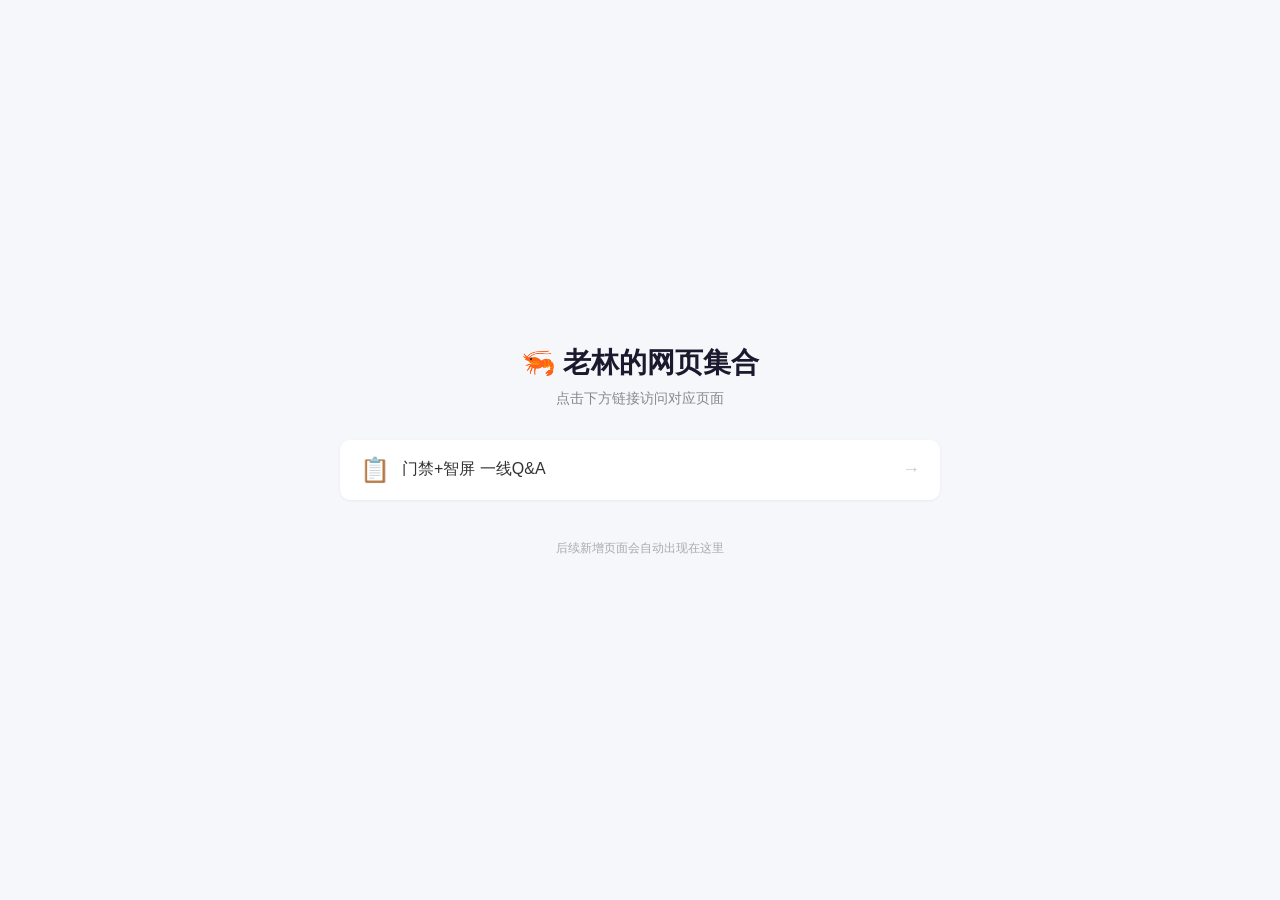
==== index.html @ 3d4f99f8 "Deploy QA page for access control and smart screen" ====
<!DOCTYPE html>
<html lang="zh-CN">
<head>
<meta charset="UTF-8">
<meta name="viewport" content="width=device-width, initial-scale=1.0">
<title>老林的网页集合</title>
<style>
* { margin: 0; padding: 0; box-sizing: border-box; }
body {
  font-family: -apple-system, BlinkMacSystemFont, "Segoe UI", Roboto, "Helvetica Neue", Arial, sans-serif;
  background: #f5f7fa;
  color: #333;
  min-height: 100vh;
  display: flex;
  align-items: center;
  justify-content: center;
}
.container {
  max-width: 640px;
  width: 90%;
  padding: 40px 20px;
}
h1 {
  font-size: 28px;
  text-align: center;
  margin-bottom: 8px;
  color: #1a1a2e;
}
.subtitle {
  text-align: center;
  color: #888;
  font-size: 14px;
  margin-bottom: 32px;
}
.page-list {
  list-style: none;
}
.page-list li {
  margin-bottom: 12px;
}
.page-list a {
  display: flex;
  align-items: center;
  padding: 16px 20px;
  background: #fff;
  border-radius: 10px;
  text-decoration: none;
  color: #333;
  font-size: 16px;
  transition: all 0.2s;
  box-shadow: 0 1px 3px rgba(0,0,0,0.06);
}
.page-list a:hover {
  transform: translateY(-2px);
  box-shadow: 0 4px 12px rgba(0,0,0,0.1);
}
.page-list .icon {
  font-size: 24px;
  margin-right: 12px;
}
.page-list .arrow {
  margin-left: auto;
  color: #ccc;
  font-size: 18px;
}
.footer {
  text-align: center;
  margin-top: 40px;
  color: #aaa;
  font-size: 12px;
}
</style>
</head>
<body>
<div class="container">
  <h1>🦐 老林的网页集合</h1>
  <p class="subtitle">点击下方链接访问对应页面</p>
  <ul class="page-list">
    <li>
      <a href="/qa/">
        <span class="icon">📋</span>
        <span>门禁+智屏 一线Q&A</span>
        <span class="arrow">→</span>
      </a>
    </li>
  </ul>
  <p class="footer">后续新增页面会自动出现在这里</p>
</div>
</body>
</html>
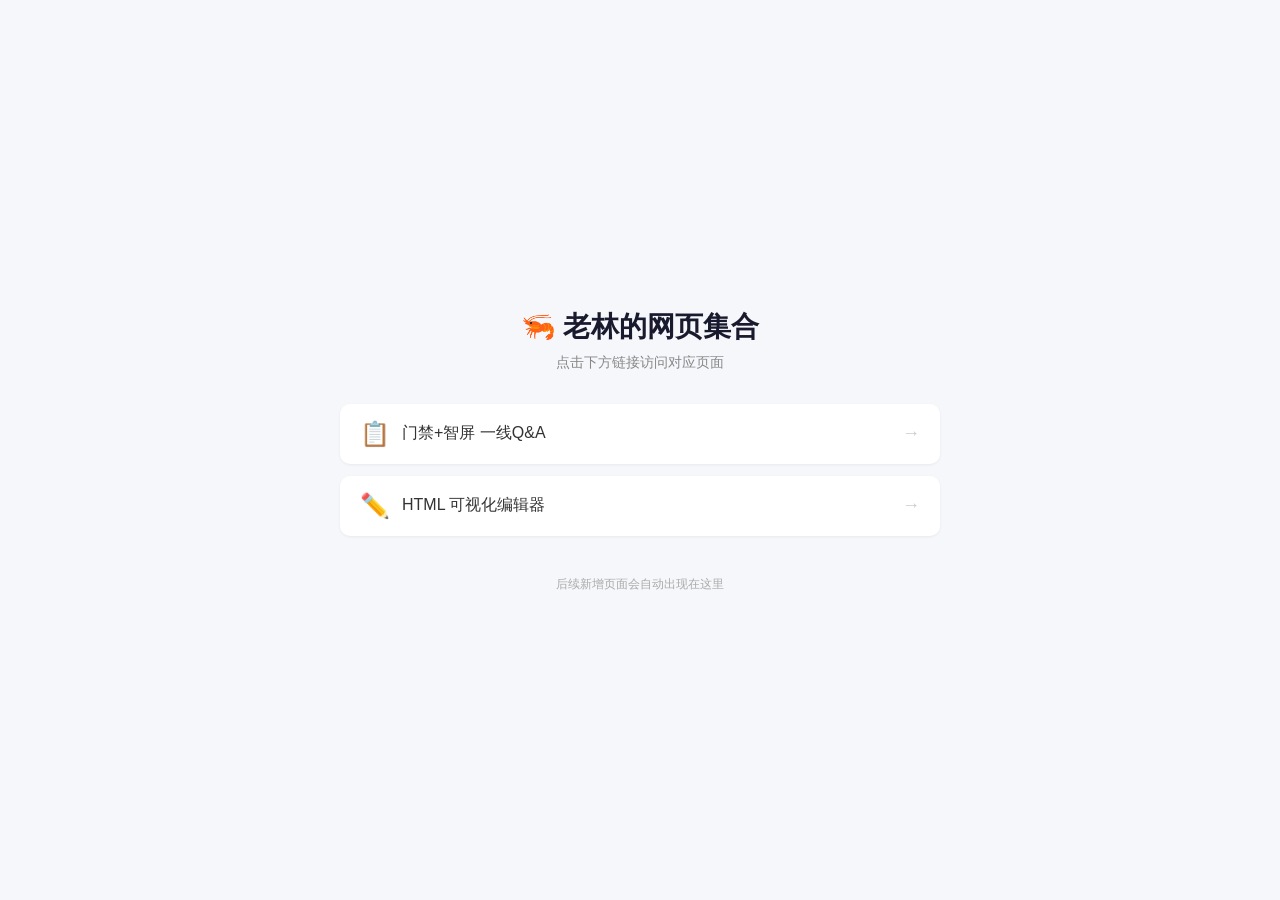
==== commit 7f5ab18a: "Add HTML editor page" ====
--- a/index.html
+++ b/index.html
@@ -83,6 +83,13 @@
         <span class="arrow">→</span>
       </a>
     </li>
+    <li>
+      <a href="/htmledit/">
+        <span class="icon">✏️</span>
+        <span>HTML 可视化编辑器</span>
+        <span class="arrow">→</span>
+      </a>
+    </li>
   </ul>
   <p class="footer">后续新增页面会自动出现在这里</p>
 </div>
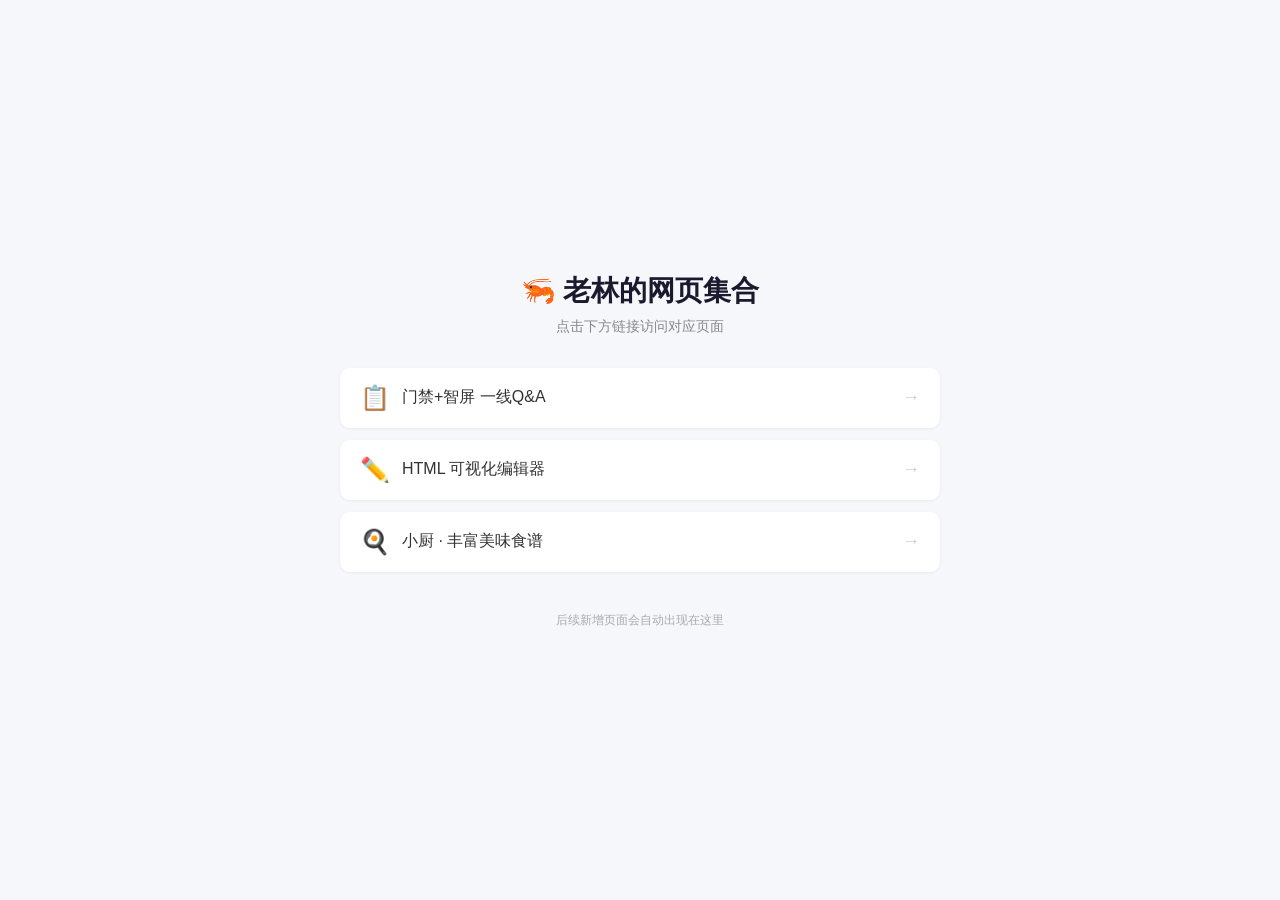
==== commit bae9241c: "Add xiaochu recipe page" ====
--- a/index.html
+++ b/index.html
@@ -90,6 +90,13 @@
         <span class="arrow">→</span>
       </a>
     </li>
+    <li>
+      <a href="/xiaochu/">
+        <span class="icon">🍳</span>
+        <span>小厨 · 丰富美味食谱</span>
+        <span class="arrow">→</span>
+      </a>
+    </li>
   </ul>
   <p class="footer">后续新增页面会自动出现在这里</p>
 </div>
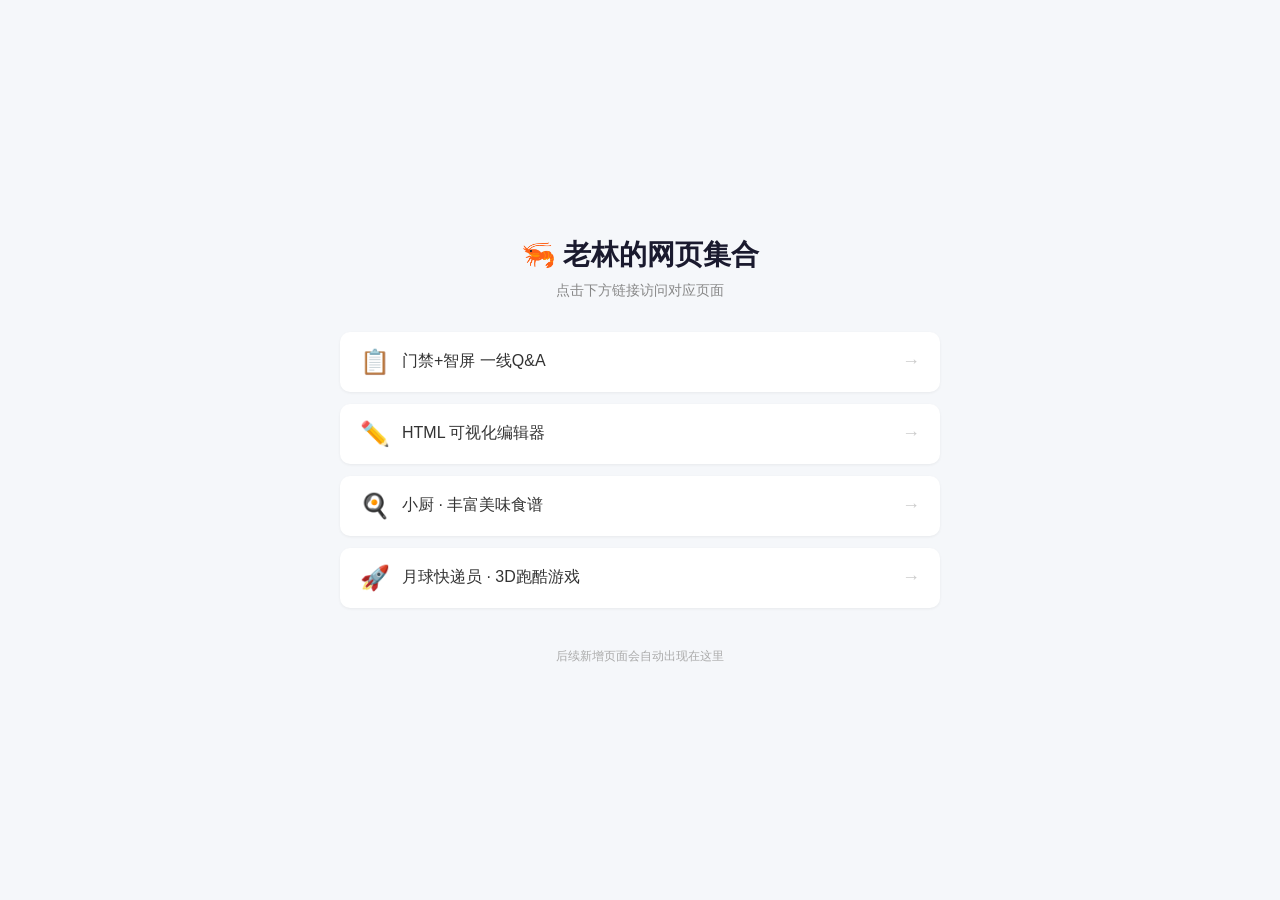
==== commit 502ac357: "Add moon courier 3D game" ====
--- a/index.html
+++ b/index.html
@@ -97,6 +97,13 @@
         <span class="arrow">→</span>
       </a>
     </li>
+    <li>
+      <a href="/moon-courier/">
+        <span class="icon">🚀</span>
+        <span>月球快递员 · 3D跑酷游戏</span>
+        <span class="arrow">→</span>
+      </a>
+    </li>
   </ul>
   <p class="footer">后续新增页面会自动出现在这里</p>
 </div>
